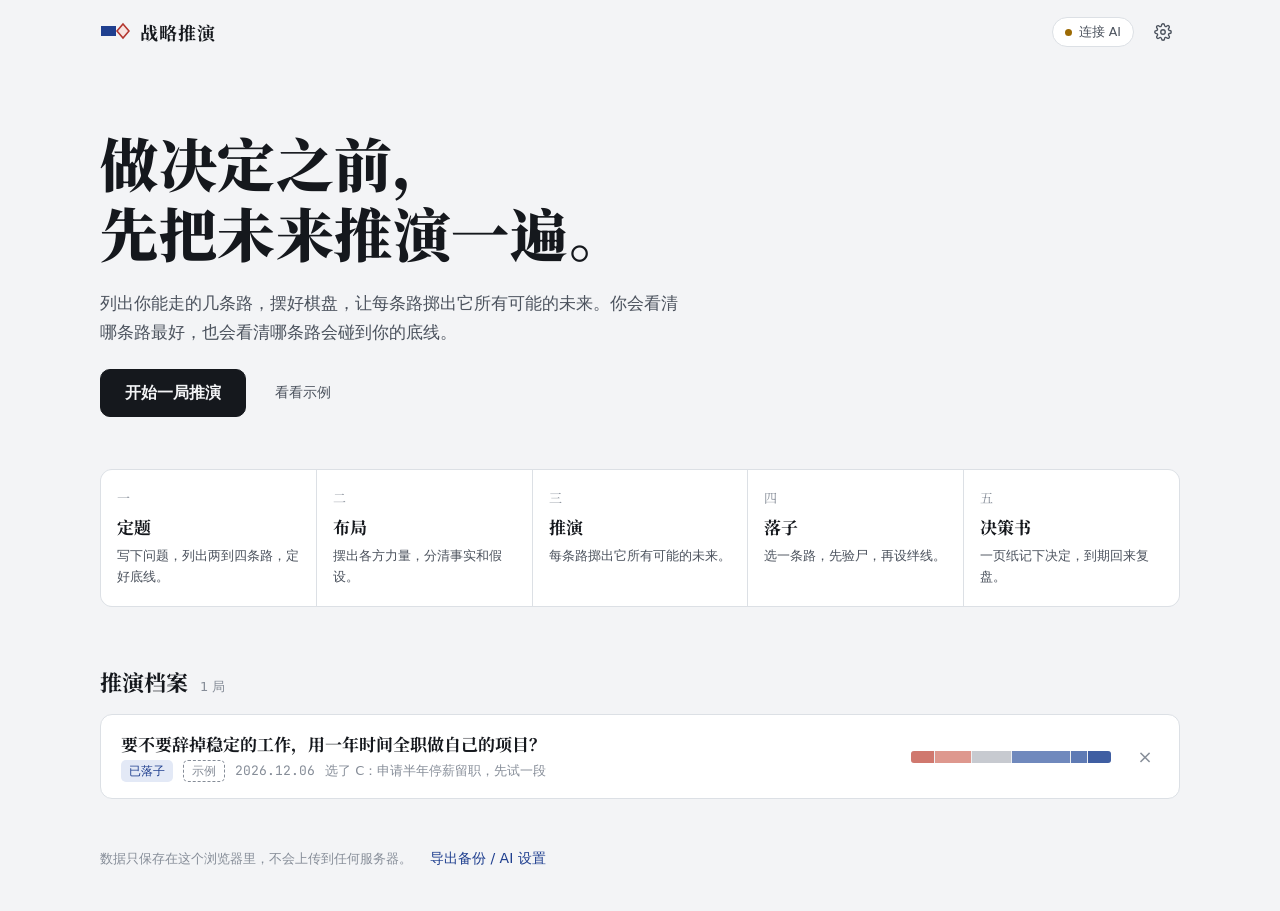
==== index.html @ 885336de "战略推演：五步决策推演台 定题、布局、推演、落子、决策书。推演引擎枚举每条路所有关键节点的顺逆组合， 画成命运带；AI 可选，用用户自己的 API Key 直接从浏览器调用；数据只存本地。  Co-A" ====
<!doctype html>
<html lang="zh-CN">
<head>
<meta charset="utf-8">
<meta name="viewport" content="width=device-width,initial-scale=1,viewport-fit=cover">
<title>战略推演</title>
<meta name="description" content="一个人做决定之前，先把未来推演一遍：列出选项，摆好棋盘，让每条路掷出它所有可能的未来。">
<meta name="theme-color" content="#F3F4F6" media="(prefers-color-scheme: light)">
<meta name="theme-color" content="#0D1015" media="(prefers-color-scheme: dark)">
<meta property="og:title" content="战略推演">
<meta property="og:description" content="做决定之前，先把未来推演一遍。">
<link rel="icon" href="favicon.svg" type="image/svg+xml">
<link rel="preconnect" href="https://fonts.googleapis.com">
<link rel="preconnect" href="https://fonts.gstatic.com" crossorigin>
<link rel="stylesheet" href="https://fonts.googleapis.com/css2?family=JetBrains+Mono:wght@400;600&family=Noto+Serif+SC:wght@700;900&display=swap" media="print" onload="this.media='all'">
<link rel="stylesheet" href="app.css">
</head>
<body>
<div id="app"></div>
<div id="toast" class="toast" role="status" aria-live="polite" hidden></div>
<noscript><p style="padding:24px">战略推演需要开启 JavaScript。</p></noscript>
<script src="app.js"></script>
</body>
</html>
---- app.css ----
/* 战略推演
   Layout: a single reading column. Home is a short thesis plus the archive; a run is five steps
   with a quiet step rail on the left. The one bold element is the "命运带" — each option's futures
   drawn as one bar, width = probability, blue = good, red = bad, hatched = crosses the bottom line. */
:root{
  --bg:#F3F4F6; --surface:#FFFFFF; --sunk:#EDEFF2; --ink:#15181D; --ink2:#4B525D; --ink3:#868D98; --line:#DCE0E5;
  --blue:#1F3F8F; --blue-soft:#E3E9F6; --red:#B3362F; --red-soft:#F7E3E0;
  --green:#2C7A4E; --green-soft:#DDEEE3; --amber:#9C6A04; --amber-soft:#F5EAD1;
  --hatch:rgba(255,255,255,.6); --shadow:0 1px 2px rgba(15,20,30,.04),0 8px 28px rgba(15,20,30,.06);
  --serif:"Noto Serif SC","Songti SC","STSong","Source Han Serif SC","Noto Serif CJK SC",serif;
  --sans:-apple-system,BlinkMacSystemFont,"PingFang SC","Hiragino Sans GB","Microsoft YaHei","Noto Sans SC",system-ui,sans-serif;
  --mono:"JetBrains Mono",ui-monospace,"SF Mono",Menlo,Consolas,monospace;
  color-scheme:light;
}
@media (prefers-color-scheme: dark){
  :root{
    --bg:#0D1015; --surface:#151920; --sunk:#1C212A; --ink:#E8EAEE; --ink2:#AAB1BC; --ink3:#6E7682; --line:#272D37;
    --blue:#8AA7F0; --blue-soft:#1C2741; --red:#EE8075; --red-soft:#3A1F1D;
    --green:#6CC08E; --green-soft:#173223; --amber:#E2B550; --amber-soft:#33291A;
    --hatch:rgba(0,0,0,.45); --shadow:0 1px 2px rgba(0,0,0,.3),0 8px 28px rgba(0,0,0,.35);
    color-scheme:dark;
  }
}
*{box-sizing:border-box}
html{-webkit-text-size-adjust:100%}
body{margin:0;background:var(--bg);color:var(--ink);font:15px/1.7 var(--sans);-webkit-font-smoothing:antialiased;min-height:100vh}
h1,h2,h3,h4{margin:0;text-wrap:balance;font-weight:700}
p{margin:0}
button,input,textarea,select{font:inherit;color:inherit}
a{color:var(--blue)}
:focus-visible{outline:2px solid var(--blue);outline-offset:2px;border-radius:4px}
[hidden]{display:none!important}
.wrap{max-width:1120px;margin:0 auto;padding-left:max(20px,env(safe-area-inset-left,0px));padding-right:max(20px,env(safe-area-inset-right,0px))}
.mono{font-family:var(--mono);font-variant-numeric:tabular-nums}
.muted{color:var(--ink2)}
.faint{color:var(--ink3)}
.small{font-size:13px}

/* top bar */
.top{display:flex;align-items:center;gap:12px;height:64px;padding-top:env(safe-area-inset-top,0px)}
.brand{display:flex;align-items:center;gap:10px;text-decoration:none;color:var(--ink);font-family:var(--serif);font-weight:700;font-size:18px;letter-spacing:.06em}
.brand svg{flex:none}
.top .sp{flex:1}
.chip{display:inline-flex;align-items:center;gap:7px;height:30px;padding:0 12px;border-radius:999px;border:1px solid var(--line);background:var(--surface);font-size:12.5px;color:var(--ink2);cursor:pointer;white-space:nowrap}
.chip:hover{border-color:var(--ink3)}
.dot{width:7px;height:7px;border-radius:50%;background:var(--ink3);flex:none}
.dot.on{background:var(--green)} .dot.off{background:var(--amber)}
.iconbtn{display:inline-grid;place-items:center;width:34px;height:34px;border-radius:8px;border:1px solid transparent;background:none;cursor:pointer;color:var(--ink2)}
.iconbtn:hover{background:var(--surface);border-color:var(--line)}

/* buttons */
.btn{display:inline-flex;align-items:center;justify-content:center;gap:8px;height:38px;padding:0 16px;border-radius:8px;border:1px solid var(--line);background:var(--surface);color:var(--ink);cursor:pointer;font-size:14px;white-space:nowrap;text-decoration:none}
.btn:hover{border-color:var(--ink3)}
.btn.primary{background:var(--ink);border-color:var(--ink);color:var(--bg);font-weight:600}
.btn.primary:hover{opacity:.9}
.btn.lg{height:48px;padding:0 24px;font-size:16px;border-radius:10px}
.btn.ai{background:var(--blue-soft);border-color:transparent;color:var(--blue);font-weight:600}
.btn.ai:hover{border-color:var(--blue)}
.btn.ghost{background:transparent;border-color:transparent;color:var(--ink2)}
.btn.ghost:hover{background:var(--surface);border-color:var(--line)}
.btn.sm{height:30px;padding:0 11px;font-size:13px}
.btn.danger{color:var(--red)}
.btn:disabled{opacity:.45;cursor:not-allowed}
.x{border:0;background:none;color:var(--ink3);cursor:pointer;width:28px;height:28px;border-radius:6px;font-size:18px;line-height:1;flex:none}
.x:hover{color:var(--red);background:var(--red-soft)}
.link{border:0;background:none;padding:0;color:var(--blue);cursor:pointer;font-size:14px}
.link:hover{text-decoration:underline}

/* fields */
.field{width:100%;min-width:0;border:1px solid var(--line);background:var(--surface);border-radius:8px;padding:9px 12px;line-height:1.6;outline:none;transition:border-color .15s}
.field:hover{border-color:var(--ink3)}
.field:focus{border-color:var(--blue)}
textarea.field{resize:none;overflow:hidden;display:block}
.field::placeholder{color:var(--ink3);opacity:1}
.qfield{width:100%;border:0;border-bottom:1.5px solid var(--line);background:transparent;font-family:var(--serif);font-weight:700;font-size:clamp(21px,3vw,27px);line-height:1.45;padding:6px 0 10px;resize:none;overflow:hidden;outline:none;display:block}
.qfield:focus{border-bottom-color:var(--blue)}
.qfield::placeholder{color:var(--ink3);opacity:1}
.lab{display:block;font-size:13px;color:var(--ink2);margin-bottom:6px}
.grid2{display:grid;grid-template-columns:repeat(2,minmax(0,1fr));gap:16px}
@media (max-width:640px){.grid2{grid-template-columns:minmax(0,1fr)}}
.pills{display:flex;flex-wrap:wrap;gap:6px}
.pill{height:30px;padding:0 12px;border-radius:999px;border:1px solid var(--line);background:var(--surface);cursor:pointer;font-size:13px;color:var(--ink2)}
.pill[aria-pressed="true"]{background:var(--ink);border-color:var(--ink);color:var(--bg)}
input[type="range"]{width:100%;accent-color:var(--ink)}
input[type="checkbox"]{accent-color:var(--red);width:16px;height:16px}

/* home */
.hero{padding:64px 0 44px;display:grid;gap:22px;max-width:760px}
.hero h1{font-family:var(--serif);font-weight:900;font-size:clamp(34px,6.4vw,58px);line-height:1.2;letter-spacing:.01em}
.hero p{font-size:17px;color:var(--ink2);max-width:34em}
.hero .row{display:flex;gap:12px;flex-wrap:wrap;align-items:center}
.flow{display:grid;grid-template-columns:repeat(5,minmax(0,1fr));gap:1px;background:var(--line);border:1px solid var(--line);border-radius:12px;overflow:hidden;margin:8px 0 56px}
.flow div{background:var(--surface);padding:16px 16px 18px}
.flow b{display:block;font-family:var(--serif);font-size:17px;margin:2px 0 4px}
.flow .n{font-family:var(--serif);color:var(--ink3);font-size:13px}
.flow p{font-size:13px;color:var(--ink2);line-height:1.6}
@media (max-width:820px){.flow{grid-template-columns:repeat(2,minmax(0,1fr))}.flow div:last-child{grid-column:1 / -1}}
.sec-h{display:flex;align-items:baseline;gap:12px;margin:0 0 14px}
.sec-h h2{font-family:var(--serif);font-size:22px}
.list{background:var(--surface);border:1px solid var(--line);border-radius:12px;overflow:hidden}
.item{display:grid;grid-template-columns:minmax(0,1fr) 200px auto;gap:20px;align-items:center;padding:16px 20px;border-top:1px solid var(--line);cursor:pointer}
.item:first-child{border-top:0}
.item:hover{background:var(--sunk)}
.item h3{font-family:var(--serif);font-size:17px;line-height:1.5;margin-bottom:3px}
.item .meta{font-size:13px;color:var(--ink3);display:flex;gap:10px;flex-wrap:wrap;align-items:center}
@media (max-width:720px){.item{grid-template-columns:minmax(0,1fr) auto}.item .mini{grid-column:1 / -1;grid-row:2}}
.badge{display:inline-flex;align-items:center;height:22px;padding:0 8px;border-radius:5px;font-size:12px;background:var(--sunk);color:var(--ink2);white-space:nowrap}
.badge.due{background:var(--amber-soft);color:var(--amber)}
.badge.decided{background:var(--blue-soft);color:var(--blue)}
.badge.reviewed{background:var(--green-soft);color:var(--green)}
.badge.sample{background:transparent;border:1px dashed var(--ink3);color:var(--ink3)}
.empty{padding:28px 20px;color:var(--ink2);text-align:left}
.calib{margin-top:28px;padding:18px 20px;border-radius:12px;background:var(--surface);border:1px solid var(--line);display:grid;gap:6px}
.foot{padding:48px 0 calc(40px + env(safe-area-inset-bottom,0px));color:var(--ink3);font-size:13px;display:flex;flex-wrap:wrap;gap:8px 18px;align-items:center}

/* run layout */
.run{display:grid;grid-template-columns:180px minmax(0,760px);gap:56px;padding-top:20px;align-items:start}
.rail{position:sticky;top:20px;display:grid;gap:2px}
.rail button{display:grid;grid-template-columns:28px minmax(0,1fr);align-items:center;gap:10px;border:0;background:none;padding:8px 10px;border-radius:8px;text-align:left;cursor:pointer;color:var(--ink2)}
.rail button:hover{background:var(--surface)}
.rail .n{display:grid;place-items:center;width:26px;height:26px;border-radius:50%;border:1px solid var(--line);font-family:var(--serif);font-size:13px;background:var(--surface)}
.rail .done .n{background:var(--sunk);border-color:var(--sunk);color:var(--ink)}
.rail [aria-current="step"]{color:var(--ink);font-weight:600}
.rail [aria-current="step"] .n{background:var(--ink);border-color:var(--ink);color:var(--bg)}
.rail .back{margin-bottom:14px;color:var(--ink3);font-size:13px;display:block}
@media (max-width:900px){
  .run{grid-template-columns:minmax(0,1fr);gap:20px;padding-top:4px}
  .rail{position:sticky;top:0;z-index:5;grid-template-columns:repeat(5,minmax(0,1fr));background:var(--bg);padding:8px 0;border-bottom:1px solid var(--line)}
  .rail .back{display:none}
  .rail button{grid-template-columns:1fr;justify-items:center;gap:3px;padding:4px 2px;font-size:12px}
}
.stage{display:grid;gap:36px;padding-bottom:40px;min-width:0}
.st-h{display:grid;gap:8px}
.st-h .k{font-family:var(--serif);color:var(--ink3);font-size:14px}
.st-h h1{font-family:var(--serif);font-weight:900;font-size:clamp(28px,4vw,36px);line-height:1.25}
.st-h p{color:var(--ink2);font-size:16px;max-width:36em}
.block{display:grid;gap:12px}
.block > h2{font-size:13px;color:var(--ink3);font-weight:600;letter-spacing:.06em}
.hint{font-size:13px;color:var(--ink3)}
.nav{display:flex;justify-content:space-between;gap:12px;flex-wrap:wrap;padding-top:8px;border-top:1px solid var(--line);padding-top:20px}

/* option rows */
.opt{display:grid;grid-template-columns:32px minmax(0,1fr) auto;gap:10px;align-items:center}
.let{display:grid;place-items:center;width:32px;height:32px;border-radius:8px;background:var(--sunk);font-family:var(--mono);font-weight:600;font-size:14px;color:var(--ink2)}
.rows{display:grid;gap:8px}
.actor{display:grid;grid-template-columns:34px minmax(0,150px) minmax(0,1fr) auto;gap:8px;align-items:center}
@media (max-width:560px){.actor{grid-template-columns:34px minmax(0,1fr) auto}.actor .want{grid-column:2 / 4;grid-row:2}}
.symbtn{display:grid;place-items:center;width:34px;height:34px;border-radius:8px;border:1px solid var(--line);background:var(--surface);cursor:pointer;padding:0}
.symbtn:hover{border-color:var(--ink3)}
.legend{display:flex;flex-wrap:wrap;gap:4px 14px;font-size:12.5px;color:var(--ink3)}
.legend span{display:inline-flex;align-items:center;gap:5px}
.note{display:grid;grid-template-columns:52px minmax(0,1fr) auto auto;gap:8px;align-items:center}
.kind{height:30px;border-radius:6px;border:1px solid var(--line);background:var(--surface);font-size:12.5px;cursor:pointer}
.note.assume .kind{color:var(--blue);border-color:var(--blue)}
.note.assume .field{color:var(--blue)}
.conf{display:flex;align-items:center;gap:2px;font-family:var(--mono);font-size:13px;color:var(--ink3)}
.conf input{width:58px;text-align:right;padding:6px 6px}

/* AI suggestion panel */
.sug{border:1px solid var(--line);background:var(--surface);border-radius:12px;padding:16px 18px;display:grid;gap:12px}
.sug h3{font-size:13px;color:var(--blue);font-weight:600;display:flex;align-items:center;gap:6px}
.sug .q{font-family:var(--serif);font-size:18px;font-weight:700;line-height:1.5}
.adds{display:flex;flex-wrap:wrap;gap:8px}
.add{display:inline-flex;align-items:center;gap:6px;min-height:32px;padding:4px 12px;border-radius:8px;border:1px dashed var(--ink3);background:transparent;cursor:pointer;font-size:13.5px;text-align:left}
.add:hover{border-style:solid;border-color:var(--blue);color:var(--blue)}
.add.used{opacity:.4;cursor:default;border-style:solid}
.tag{display:inline-flex;align-items:center;height:22px;padding:0 8px;border-radius:5px;font-size:12px;white-space:nowrap}
.tag.one{background:var(--red-soft);color:var(--red)}
.tag.two{background:var(--green-soft);color:var(--green)}
.tag.br{background:var(--red-soft);color:var(--red)}
.busy{display:flex;align-items:center;gap:10px;color:var(--ink2);font-size:14px;flex-wrap:wrap}
.pulse{width:9px;height:9px;border-radius:50%;background:var(--blue);animation:pulse 1.2s ease-in-out infinite;flex:none}
@keyframes pulse{0%,100%{opacity:.25;transform:scale(.75)}50%{opacity:1;transform:scale(1)}}
.err{color:var(--red);font-size:13.5px}

/* destiny strip */
.strip{display:flex;gap:2px;height:26px;border-radius:6px;overflow:hidden;background:var(--sunk);position:relative}
.strip.thin{height:12px;border-radius:3px;gap:1px}
.seg{min-width:2px;height:100%}
.seg.br{background-image:repeating-linear-gradient(135deg,transparent 0 4px,var(--hatch) 4px 7px)}
.strip .zero{position:absolute;top:-3px;bottom:-3px;width:2px;background:var(--ink);opacity:.55;border-radius:1px}
.strip.none{display:grid;place-items:center;font-size:12px;color:var(--ink3)}
.stats{display:flex;flex-wrap:wrap;gap:4px 16px;font-size:13px;color:var(--ink2)}
.stats b{font-family:var(--mono);font-weight:600;color:var(--ink)}
.stats .r b{color:var(--red)}
.compare{display:grid;gap:14px;padding:18px 20px;border-radius:12px;background:var(--surface);border:1px solid var(--line)}
.crow{display:grid;grid-template-columns:28px minmax(0,1fr);gap:12px;align-items:start;cursor:pointer}
.crow .let{width:28px;height:28px;font-size:13px}
.crow .t{font-size:14px;margin-bottom:6px}
.scale{display:flex;justify-content:space-between;font-size:12px;color:var(--ink3);padding-left:40px}
.key{display:flex;flex-wrap:wrap;gap:6px 16px;font-size:12px;color:var(--ink3)}
.key i{display:inline-block;width:18px;height:10px;border-radius:2px;vertical-align:-1px;margin-right:5px}

/* option card */
.card{background:var(--surface);border:1px solid var(--line);border-radius:14px;padding:20px;display:grid;gap:16px;min-width:0}
.card-h{display:grid;grid-template-columns:32px minmax(0,1fr) auto;gap:12px;align-items:start}
.card-h h3{font-family:var(--serif);font-size:19px;line-height:1.45;padding-top:2px}
.nodes{display:grid}
.node{display:grid;grid-template-columns:22px minmax(0,1fr) auto;gap:10px;padding:12px 0;border-top:1px solid var(--line)}
.node:first-child{border-top:0}
.node .t{font-weight:600}
.node .who{font-size:12.5px;color:var(--ink3)}
.node .p{font-family:var(--mono);font-weight:600;font-size:15px;text-align:right}
.node .p small{display:block;font-family:var(--sans);font-weight:400;font-size:11px;color:var(--ink3)}
.oc{display:grid;grid-template-columns:auto minmax(0,1fr) auto;gap:2px 8px;font-size:13.5px;margin-top:6px;color:var(--ink2);align-items:baseline}
.oc .s{font-family:var(--mono);font-size:12px;white-space:nowrap}
.oc .g{color:var(--blue)} .oc .b{color:var(--red)}
.nedit{display:grid;gap:8px;padding:14px;border-radius:10px;background:var(--sunk);margin:8px 0}
.nedit .r3{display:grid;grid-template-columns:minmax(0,1fr) 92px;gap:8px}
.nedit .r4{display:grid;grid-template-columns:minmax(0,1fr) 84px;gap:8px;align-items:center}
.nedit label.cb{display:flex;align-items:center;gap:6px;font-size:13px;color:var(--red)}
.nedit select.field{padding:8px 6px}
.card-f{display:flex;flex-wrap:wrap;gap:8px;align-items:center}
.future{background:var(--sunk);border-radius:10px;padding:14px 16px;display:grid;gap:8px}
.future-h{display:flex;flex-wrap:wrap;gap:8px 12px;align-items:baseline}
.future-h b{font-family:var(--serif);font-size:16px}
.fr{display:grid;grid-template-columns:44px 30px minmax(0,1fr);gap:8px;align-items:baseline;font-size:14px;opacity:1;transition:opacity .25s, transform .25s}
.fr.pre{opacity:0;transform:translateY(4px)}
.fr .d{font-family:var(--mono);font-size:13px;color:var(--ink3);text-align:right}
.fr .v{font-size:12.5px;font-weight:600}
.fr .v.g{color:var(--blue)} .fr .v.b{color:var(--red)}
.hist{display:flex;gap:3px;flex-wrap:wrap;align-items:center}
.hist i{width:10px;height:10px;border-radius:2px;display:inline-block}

/* choose */
.choices{display:grid;gap:10px}
.choice{display:grid;grid-template-columns:22px 28px minmax(0,1fr);gap:12px;align-items:start;padding:16px 18px;border:1px solid var(--line);border-radius:12px;background:var(--surface);cursor:pointer;text-align:left;width:100%}
.choice:hover{border-color:var(--ink3)}
.choice[aria-checked="true"]{border-color:var(--ink);box-shadow:0 0 0 1px var(--ink)}
.radio{width:18px;height:18px;border-radius:50%;border:1.5px solid var(--ink3);margin-top:5px;display:grid;place-items:center}
.choice[aria-checked="true"] .radio{border-color:var(--ink)}
.choice[aria-checked="true"] .radio::after{content:"";width:9px;height:9px;border-radius:50%;background:var(--ink)}
.choice .t{font-family:var(--serif);font-weight:700;font-size:17px;margin-bottom:8px}
.choice .let{width:28px;height:28px;font-size:13px}
.trip{display:grid;grid-template-columns:auto minmax(0,1fr) auto minmax(0,1fr) auto;gap:8px;align-items:center;font-size:14px;color:var(--ink2)}
@media (max-width:640px){.trip{grid-template-columns:auto minmax(0,1fr) auto}.trip .do-l{grid-column:1}.trip .do{grid-column:2 / 4}}
.rangebox{display:grid;grid-template-columns:minmax(0,1fr) 56px;gap:12px;align-items:center}
.rangebox output{font-family:var(--mono);font-weight:600;font-size:16px;text-align:right}

/* decision brief */
.doc{background:var(--surface);border:1px solid var(--line);border-radius:4px;box-shadow:var(--shadow);padding:clamp(24px,5vw,48px);display:grid;gap:22px}
.doc-h{display:flex;justify-content:space-between;align-items:flex-end;gap:12px;flex-wrap:wrap;padding-bottom:18px;border-bottom:1.5px solid var(--ink)}
.doc-h .ttl{font-family:var(--serif);font-weight:900;font-size:26px;letter-spacing:.12em}
.doc-h .meta{font-family:var(--mono);font-size:12px;color:var(--ink3);text-align:right}
.doc .sec{display:grid;grid-template-columns:96px minmax(0,1fr);gap:16px}
@media (max-width:560px){.doc .sec{grid-template-columns:minmax(0,1fr);gap:4px}}
.doc .sec > span{font-size:13px;color:var(--ink3);padding-top:3px}
.doc .big{font-family:var(--serif);font-weight:900;font-size:21px;line-height:1.45}
.doc .q{font-family:var(--serif);font-size:17px;line-height:1.6}
.doc ul{margin:0;padding-left:1.1em}
.doc li{margin:2px 0}
.doc-f{display:flex;justify-content:space-between;gap:12px;flex-wrap:wrap;padding-top:16px;border-top:1px solid var(--line);font-family:var(--mono);font-size:13px;color:var(--ink2)}
.cmp{width:100%;border-collapse:collapse;font-size:13px}
.cmp td{padding:4px 8px 4px 0;vertical-align:middle}
.cmp td:first-child{width:28px;font-family:var(--mono);color:var(--ink3)}
.cmp td.n{font-family:var(--mono);text-align:right;white-space:nowrap}
.cmp tr.me td{font-weight:600}
.matrix{display:grid;grid-template-columns:auto repeat(2,minmax(0,1fr));gap:6px;font-size:13px}
.matrix .h{color:var(--ink3);font-size:12px;display:grid;place-items:center;padding:4px}
.matrix .c{border:1px solid var(--line);border-radius:8px;padding:10px 12px;color:var(--ink3);min-height:64px}
.matrix .c b{display:block;color:var(--ink2);font-size:13.5px;margin-bottom:2px}
.matrix .c.on{border-color:var(--ink);color:var(--ink2);background:var(--surface);box-shadow:0 0 0 1px var(--ink)}
.matrix .c.on b{color:var(--ink)}
.seg2{display:inline-flex;border:1px solid var(--line);border-radius:8px;overflow:hidden;background:var(--surface)}
.seg2 button{border:0;background:none;padding:6px 14px;cursor:pointer;font-size:13.5px;color:var(--ink2)}
.seg2 button + button{border-left:1px solid var(--line)}
.seg2 button[aria-pressed="true"]{background:var(--ink);color:var(--bg)}
.callout{padding:14px 16px;border-radius:10px;background:var(--amber-soft);color:var(--ink);font-size:14px}

/* drawer */
.scrim{position:fixed;inset:0;background:rgba(10,12,16,.38);z-index:30}
.drawer{position:fixed;top:0;right:0;bottom:0;width:min(460px,100%);background:var(--surface);z-index:31;box-shadow:var(--shadow);overflow-y:auto;padding:max(20px,env(safe-area-inset-top,0px)) max(24px,env(safe-area-inset-right,0px)) calc(32px + env(safe-area-inset-bottom,0px)) 24px;display:grid;gap:28px;align-content:start}
.drawer-h{display:flex;align-items:center;justify-content:space-between}
.drawer-h h2{font-family:var(--serif);font-size:22px}
.drawer section{display:grid;gap:12px}
.drawer h3{font-size:13px;color:var(--ink3);font-weight:600;letter-spacing:.06em}
.drawer .note-box{font-size:13px;color:var(--ink2);background:var(--sunk);border-radius:8px;padding:10px 12px;line-height:1.65}
.keyrow{display:grid;grid-template-columns:minmax(0,1fr) auto;gap:8px}
.ok{color:var(--green);font-size:13.5px}
.toast{position:fixed;left:50%;bottom:calc(20px + env(safe-area-inset-bottom,0px));transform:translateX(-50%);background:var(--ink);color:var(--bg);padding:10px 16px;border-radius:8px;font-size:14px;z-index:40;max-width:calc(100% - 32px);box-shadow:var(--shadow)}
@media (prefers-reduced-motion: reduce){.pulse{animation:none}.fr{transition:none}}
@media print{.top,.rail,.nav,.no-print,.foot{display:none!important}.run{display:block}.doc{box-shadow:none;border:0}}
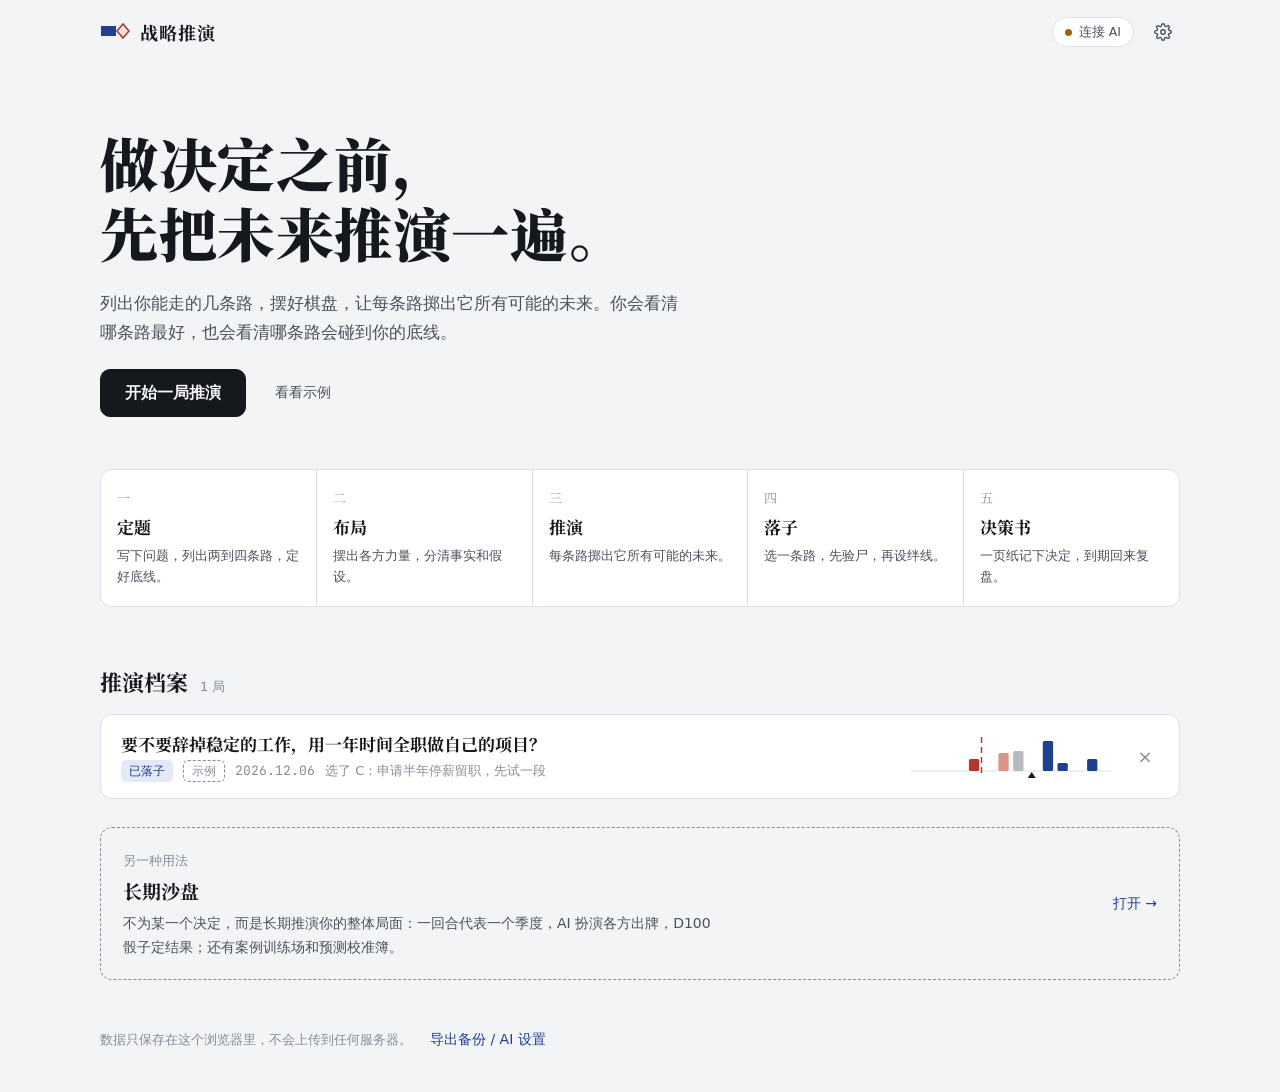
==== commit 1e3b4544: "v2：图形化推演 命运河、结局分布（可拖动底线）、拖动调概率、粒子掷骰与连掷采样、 龙卷风图与信息价值提示、势力图、地基图、复盘标注实际路线与节点校准。  Co-Authored-By: Claude" ====
--- a/index.html
+++ b/index.html
@@ -20,5 +20,6 @@
 <div id="toast" class="toast" role="status" aria-live="polite" hidden></div>
 <noscript><p style="padding:24px">战略推演需要开启 JavaScript。</p></noscript>
 <script src="app.js"></script>
+<script src="viz.js"></script>
 </body>
 </html>
--- a/app.css
+++ b/app.css
@@ -113,6 +113,14 @@
 .calib{margin-top:28px;padding:18px 20px;border-radius:12px;background:var(--surface);border:1px solid var(--line);display:grid;gap:6px}
 .foot{padding:48px 0 calc(40px + env(safe-area-inset-bottom,0px));color:var(--ink3);font-size:13px;display:flex;flex-wrap:wrap;gap:8px 18px;align-items:center}
 
+/* sandbox entrance */
+.altcard{display:grid;grid-template-columns:minmax(0,1fr) auto;gap:20px;align-items:center;margin-top:28px;padding:20px 22px;border-radius:12px;border:1px dashed var(--ink3);color:var(--ink);text-decoration:none}
+.altcard:hover{border-style:solid;background:var(--surface)}
+.altcard h3{font-family:var(--serif);font-size:19px;margin:2px 0 4px}
+.altcard p{font-size:14px;color:var(--ink2);max-width:42em}
+.altcard .go{font-size:14px;color:var(--blue);white-space:nowrap}
+@media (max-width:560px){.altcard{grid-template-columns:minmax(0,1fr)}}
+
 /* run layout */
 .run{display:grid;grid-template-columns:180px minmax(0,760px);gap:56px;padding-top:20px;align-items:start}
 .rail{position:sticky;top:20px;display:grid;gap:2px}
@@ -280,3 +288,84 @@
 .toast{position:fixed;left:50%;bottom:calc(20px + env(safe-area-inset-bottom,0px));transform:translateX(-50%);background:var(--ink);color:var(--bg);padding:10px 16px;border-radius:8px;font-size:14px;z-index:40;max-width:calc(100% - 32px);box-shadow:var(--shadow)}
 @media (prefers-reduced-motion: reduce){.pulse{animation:none}.fr{transition:none}}
 @media print{.top,.rail,.nav,.no-print,.foot{display:none!important}.run{display:block}.doc{box-shadow:none;border:0}}
+
+/* ===== v2 charts ===== */
+.vizbox{background:var(--surface);border:1px solid var(--line);border-radius:14px;padding:16px 18px;display:grid;gap:10px;min-width:0}
+.vh{display:flex;align-items:baseline;justify-content:space-between;gap:8px 16px;flex-wrap:wrap}
+.vh h3{font-family:var(--serif);font-size:18px}
+.stack{display:grid;gap:14px}
+.viz{width:100%;height:auto;display:block;overflow:visible;font-family:var(--sans);user-select:none;-webkit-user-select:none}
+.viz text{fill:var(--ink2);font-size:12px}
+.viz .tk{fill:var(--ink3);font-size:11px;font-family:var(--mono)}
+.viz .nh{fill:var(--ink);font-size:12.5px;font-weight:600}
+.viz .np{fill:var(--ink2);font-size:11.5px;font-family:var(--mono)}
+.viz .lt{fill:var(--ink2);font-size:11.5px;font-family:var(--mono)}
+.viz .fl{fill:var(--red);font-size:11.5px;font-weight:600}
+.viz .gz{stroke:var(--line);stroke-width:1}
+.viz .gcol{stroke:var(--line);stroke-dasharray:2 4}
+.viz .edge{stroke-linecap:round;stroke-opacity:.45}
+.viz .edge.up{stroke:var(--blue)} .viz .edge.dn{stroke:var(--red)}
+.viz .jn{fill:var(--surface);stroke:var(--ink3);stroke-width:1}
+.viz .jn.root{fill:var(--ink);stroke:none}
+.viz .leaf{stroke:var(--surface);stroke-width:2}
+.viz .gd{fill:var(--blue)}
+.viz .bd{fill:color-mix(in oklab,var(--red) 55%,var(--surface))}
+.viz .br{fill:var(--red)}
+.viz .nt{fill:color-mix(in oklab,var(--ink3) 60%,var(--surface))}
+.viz .floor{stroke:var(--red);stroke-width:1.5;stroke-dasharray:6 4}
+.viz .floorband{fill:var(--red);fill-opacity:.06}
+.viz .fhandle rect{fill:var(--red-soft);stroke:var(--red);stroke-width:1}
+.viz .fhandle text{fill:var(--red);font-size:11.5px;font-weight:600}
+.viz [data-drag]{cursor:grab;touch-action:none}
+.viz [data-drag]:active{cursor:grabbing}
+.viz .g-dn{fill:var(--red-soft);stroke:var(--red);stroke-width:.8}
+.viz .g-up{fill:var(--blue)}
+.viz .g-hit,.viz .hit{fill:transparent}
+.viz .gauge:hover .g-dn{stroke-width:1.6}
+.viz .rollpath{fill:none;stroke:var(--ink);stroke-width:2.2;stroke-dasharray:4 4;stroke-linecap:round}
+.viz .actual{fill:none;stroke:var(--ink);stroke-width:3;stroke-linejoin:round;stroke-linecap:round}
+.viz .particle{fill:var(--ink);stroke:var(--surface);stroke-width:2}
+.viz .base{stroke:var(--line)}
+.viz .smp{fill:none;stroke:var(--ink);stroke-width:1.2;stroke-dasharray:3 2}
+.viz .evt{fill:var(--ink)}
+.viz .evline{stroke:var(--ink);stroke-width:1.2}
+.viz .rl{fill:var(--ink);font-size:13.5px;font-weight:600}
+.viz .rl.me{fill:var(--blue)}
+.viz .rl2{fill:var(--ink);font-size:12.5px}
+.viz .rs{fill:var(--ink2);font-size:11.5px;font-family:var(--mono)}
+.viz .ring{fill:none;stroke:var(--line);stroke-width:1.2;stroke-dasharray:3 5}
+.viz .tie{stroke:var(--ink3);stroke-opacity:.45}
+.viz .al{fill:var(--ink);font-size:12px}
+.viz .al.me{font-weight:600}
+.viz .al.as{fill:var(--blue)}
+.viz .actor-g:hover .al,.viz .note-g:hover .al{text-decoration:underline}
+.viz .zone{fill:var(--amber-soft)}
+.viz .zl{fill:var(--amber);font-weight:600;font-size:12.5px}
+.viz .ax{stroke:var(--ink3);stroke-width:1}
+.viz .pt-a{fill:var(--blue-soft);stroke:var(--blue);stroke-width:1.6}
+.viz .pt-f{fill:var(--sunk);stroke:var(--ink2);stroke-width:1.6}
+.viz .diag{stroke:var(--ink3);stroke-dasharray:4 4}
+.viz .cal{fill:var(--blue);fill-opacity:.85;stroke:var(--surface);stroke-width:1.5}
+.viz.mini{max-width:320px}
+.item .viz.mini{max-width:200px}
+.key{display:flex;flex-wrap:wrap;gap:6px 16px;font-size:12px;color:var(--ink3)}
+.key i,.legend i{display:inline-block;width:12px;height:10px;border-radius:2px;vertical-align:-1px;margin-right:5px}
+.k-gd{background:var(--blue)} .k-bd{background:color-mix(in oklab,var(--red) 55%,var(--surface))} .k-br{background:var(--red)} .k-nt{background:color-mix(in oklab,var(--ink3) 60%,var(--surface))}
+.k-smp{border:1.2px dashed var(--ink)} .k-as{background:var(--blue-soft);border:1.5px solid var(--blue);border-radius:50%!important} .k-fact{background:var(--sunk);border:1.5px solid var(--ink2)}
+.insight{border-radius:12px;padding:14px 18px;background:var(--surface);border:1px solid var(--line);display:grid;gap:4px}
+.insight.hot{background:var(--amber-soft);border-color:transparent}
+.insight .ik{font-size:12px;color:var(--ink3);letter-spacing:.06em}
+.insight.hot .ik{color:var(--amber)}
+.insight .it{font-family:var(--serif);font-weight:900;font-size:19px;line-height:1.45}
+.insight p{font-size:14px;color:var(--ink2);max-width:40em}
+.ndet{border-top:1px solid var(--line);padding-top:8px}
+.ndet summary{cursor:pointer;font-size:13px;color:var(--ink2);padding:4px 0}
+.actor{grid-template-columns:34px minmax(0,150px) minmax(0,1fr) auto auto}
+@media (max-width:560px){.actor{grid-template-columns:34px minmax(0,1fr) auto auto}.actor .want{grid-column:2 / 5;grid-row:2}}
+.pw{display:inline-flex;gap:4px;align-items:center;padding:0 4px}
+.pwb{width:12px;height:12px;border-radius:50%;border:1.5px solid var(--ink3);background:transparent;padding:0;cursor:pointer}
+.pwb.on{background:var(--ink2);border-color:var(--ink2)}
+.actrow{display:grid;grid-template-columns:18px minmax(0,1fr) auto;gap:10px;align-items:center;font-size:14px}
+.calibv{display:grid;grid-template-columns:180px minmax(0,1fr);gap:20px;align-items:center;margin-top:14px;padding:18px 20px;border-radius:12px;background:var(--surface);border:1px solid var(--line)}
+@media (max-width:560px){.calibv{grid-template-columns:minmax(0,1fr)}.calibv .viz{max-width:200px}}
+.viz .smpd{fill:var(--ink)}
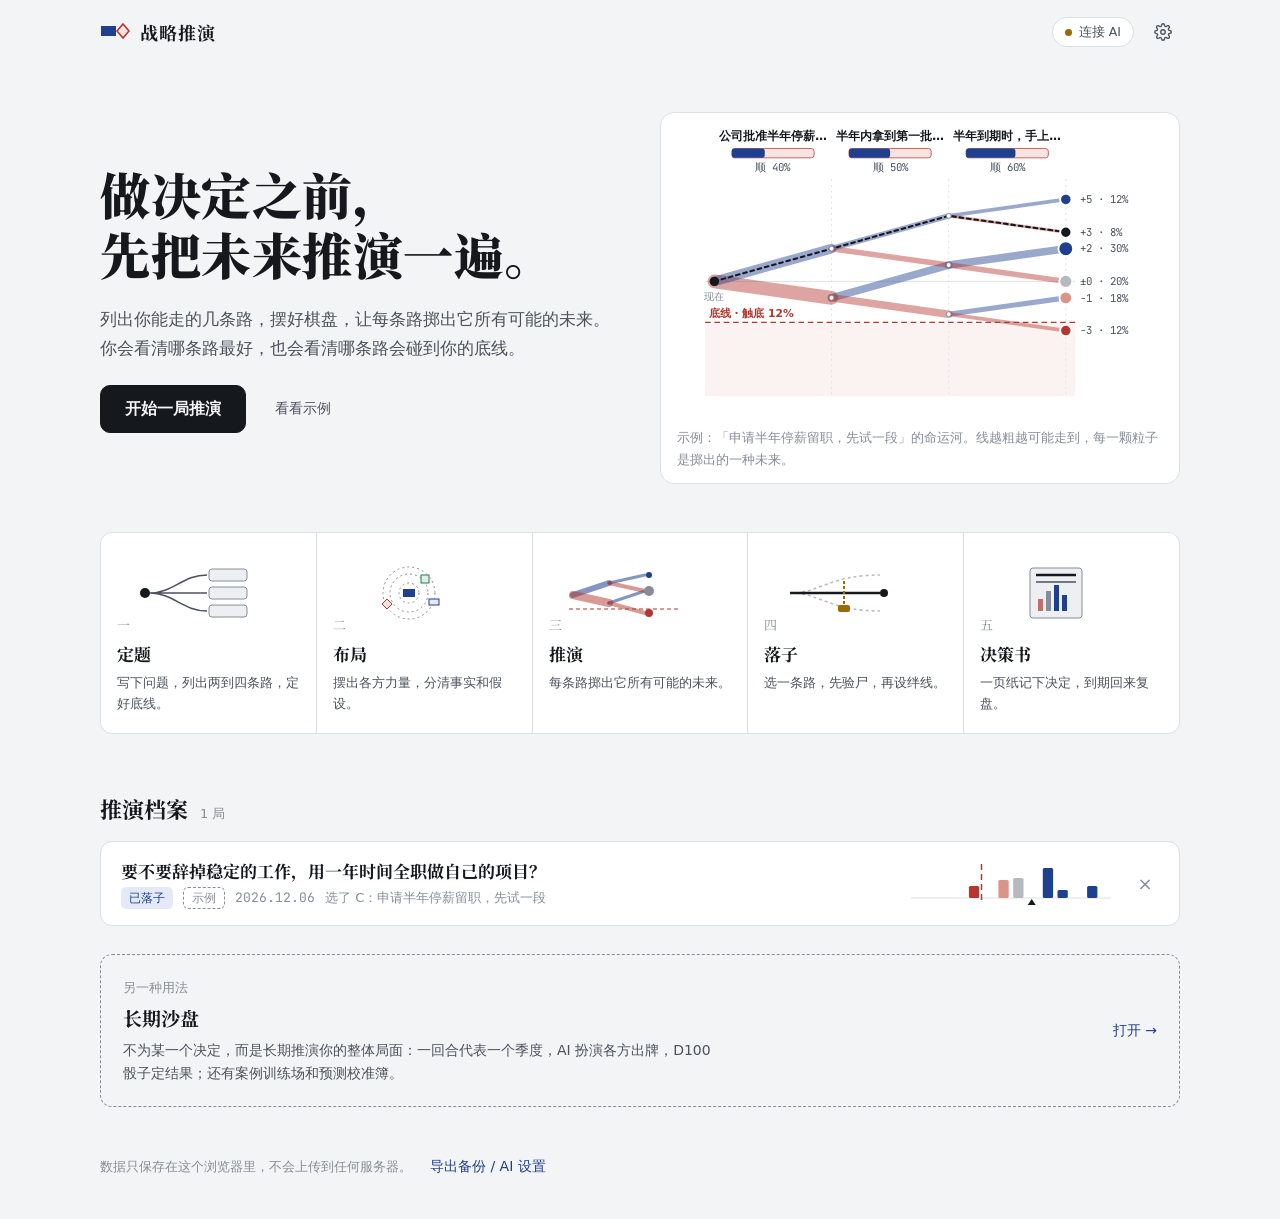
==== commit db1d79b6: "定题改成决策画布；首页加会动的命运河；绊线画成河上的闸门；未推演的路显示空河道 Co-Authored-By: Claude Opus 5.5 <noreply@anthropic.com> Clau" ====
--- a/index.html
+++ b/index.html
@@ -13,13 +13,13 @@
 <link rel="preconnect" href="https://fonts.googleapis.com">
 <link rel="preconnect" href="https://fonts.gstatic.com" crossorigin>
 <link rel="stylesheet" href="https://fonts.googleapis.com/css2?family=JetBrains+Mono:wght@400;600&family=Noto+Serif+SC:wght@700;900&display=swap" media="print" onload="this.media='all'">
-<link rel="stylesheet" href="app.css">
+<link rel="stylesheet" href="app.css?v=5">
 </head>
 <body>
 <div id="app"></div>
 <div id="toast" class="toast" role="status" aria-live="polite" hidden></div>
 <noscript><p style="padding:24px">战略推演需要开启 JavaScript。</p></noscript>
-<script src="app.js"></script>
-<script src="viz.js"></script>
+<script src="app.js?v=4"></script>
+<script src="viz.js?v=6"></script>
 </body>
 </html>
--- a/app.css
+++ b/app.css
@@ -369,3 +369,74 @@
 .calibv{display:grid;grid-template-columns:180px minmax(0,1fr);gap:20px;align-items:center;margin-top:14px;padding:18px 20px;border-radius:12px;background:var(--surface);border:1px solid var(--line)}
 @media (max-width:560px){.calibv{grid-template-columns:minmax(0,1fr)}.calibv .viz{max-width:200px}}
 .viz .smpd{fill:var(--ink)}
+
+/* ===== v2.1: decision canvas, animated hero, gates ===== */
+.fc{position:relative;background:var(--surface);border:1px solid var(--line);border-radius:16px;padding:22px 22px 0;overflow:hidden}
+.fc-svg{position:absolute;left:0;top:0;pointer-events:none;overflow:visible}
+.fc-grid{position:relative;display:grid;grid-template-columns:minmax(0,1fr) minmax(0,1.1fr) minmax(0,.75fr);gap:56px;align-items:center;min-height:250px}
+.fc-k{font-size:12px;color:var(--ink3);letter-spacing:.06em}
+.fc-root{position:relative;z-index:1;background:var(--bg);border-radius:14px;padding:16px 18px;display:grid;gap:6px;border:1px solid var(--line)}
+.fc-q{width:100%;border:0;background:transparent;font-family:var(--serif);font-weight:900;font-size:clamp(19px,2.2vw,24px);line-height:1.45;resize:none;overflow:hidden;outline:none;padding:0;color:var(--ink)}
+.fc-q::placeholder{color:var(--ink3);opacity:1}
+.fc-opts{display:grid;gap:10px;align-content:center}
+.fc-opt{position:relative;z-index:1;display:grid;grid-template-columns:28px minmax(0,1fr) auto;gap:8px;align-items:center;background:var(--surface);border:1.5px solid var(--ink);border-radius:10px;padding:5px 6px}
+.fc-opt:focus-within{border-color:var(--blue);box-shadow:0 0 0 3px var(--blue-soft)}
+.fc-opt .let{width:28px;height:28px;font-size:13px}
+.fc-in{border:0;background:transparent;font-size:15px;font-weight:600;outline:none;width:100%;min-width:0;padding:4px 2px;color:var(--ink)}
+.fc-in::placeholder{color:var(--ink3);font-weight:400}
+.fc-add{position:relative;z-index:1;border:1.5px dashed var(--ink3);background:var(--surface);border-radius:10px;padding:7px 12px;text-align:left;cursor:pointer;display:grid;color:var(--ink2)}
+.fc-add b{font-size:14px;font-weight:600}
+.fc-add span{font-size:12px;color:var(--ink3)}
+.fc-add:hover{border-color:var(--blue);color:var(--blue)}
+.fc-future{align-self:stretch;display:flex;justify-content:flex-end}
+.fc-svg .fc-tr{fill:none;stroke:var(--ink);stroke-width:2.2}
+.fc-svg .fc-gl{fill:none;stroke:var(--ink3);stroke-width:1.5;stroke-dasharray:4 4}
+.fc-svg .fc-fut{fill:none;stroke:var(--ink3);stroke-width:1.2;stroke-dasharray:3 5;opacity:.75}
+.fc-svg .fc-qd{fill:var(--surface);stroke:var(--ink3);stroke-width:1.2}
+.fc-svg .fc-hz{stroke:var(--blue);stroke-width:1.5;stroke-dasharray:2 4}
+.fc-svg .fc-hzt{fill:var(--blue);font-size:12px;font-family:var(--mono)}
+.fc-svg .fc-root-dot{fill:var(--ink)}
+.fc-ruler{position:relative;margin-top:26px;display:grid;gap:6px}
+.hz-track{position:relative;height:46px;margin:0 34px 0 44px}
+.hz-track::before{content:"";position:absolute;left:0;right:0;top:12px;height:2px;background:var(--line)}
+.hz-fill{position:absolute;left:0;top:12px;height:2px;background:var(--blue);transition:width .25s}
+.hz-now{position:absolute;left:-44px;top:4px;font-size:12px;color:var(--ink2)}
+.hz{position:absolute;top:0;transform:translateX(-50%);border:0;background:none;cursor:pointer;display:grid;justify-items:center;gap:5px;color:var(--ink3);font-size:12.5px;padding:0;white-space:nowrap}
+.hz i{width:12px;height:12px;border-radius:50%;background:var(--surface);border:2px solid var(--ink3);margin-top:7px;transition:transform .2s}
+.hz:hover{color:var(--ink)}
+.hz.on{color:var(--blue);font-weight:600}
+.hz.on i{background:var(--blue);border-color:var(--blue);transform:scale(1.3)}
+.fc-floor{display:flex;align-items:center;gap:12px;margin:16px -22px 0;padding:13px 22px;border-top:1.5px dashed var(--red);background:color-mix(in oklab,var(--red) 7%,var(--surface));cursor:text}
+.fc-floor span{color:var(--red);font-weight:700;font-size:13px;white-space:nowrap}
+.fc-floor-in{flex:1;min-width:0;border:0;background:transparent;outline:none;font-size:14.5px;color:var(--ink);padding:4px 0}
+.fc-floor-in::placeholder{color:color-mix(in oklab,var(--red) 55%,var(--ink3))}
+@media (max-width:900px){.fc-grid{grid-template-columns:minmax(0,1fr);gap:18px;min-height:0}.fc-opts{padding-left:52px}.fc-future{display:none}}
+.vals{display:grid;gap:8px}
+.chips{display:flex;flex-wrap:wrap;gap:8px;align-items:center}
+.vchip{display:inline-flex;align-items:center;gap:6px;height:34px;padding:0 4px 0 12px;border-radius:999px;background:var(--amber-soft);color:var(--ink);font-size:14px}
+.vchip svg{color:var(--amber)}
+.vchip .x{width:24px;height:24px;font-size:15px}
+.vin{border:1px dashed var(--ink3);border-radius:999px;height:34px;padding:0 14px;background:transparent;min-width:0;width:220px;max-width:100%;outline:none;font-size:14px;color:var(--ink)}
+.vin:focus{border-style:solid;border-color:var(--blue)}
+.hero-wrap{display:grid;grid-template-columns:minmax(0,1fr) minmax(0,520px);gap:44px;align-items:center;padding:48px 0 40px}
+.hero-wrap .hero{padding:0}
+.hero-art{margin:0}
+.hero-art .vizbox{padding:14px 16px 12px}
+@media (max-width:980px){.hero-wrap{grid-template-columns:minmax(0,1fr);gap:28px;padding-top:36px}}
+.flow .fa{height:56px;margin-bottom:8px}
+.flow .fa svg{height:56px;width:auto;max-width:100%;display:block}
+.fa-ink{fill:var(--ink)} .fa-ln{fill:none;stroke:var(--ink2);stroke-width:1.6} .fa-ln.faint{stroke:var(--ink3);opacity:.6;stroke-dasharray:3 3}
+.fa-box{fill:var(--sunk);stroke:var(--ink3)} .fa-ring{fill:none;stroke:var(--ink3);stroke-dasharray:2 3}
+.fa-me{fill:var(--blue)} .fa-neu{fill:var(--green-soft);stroke:var(--green)} .fa-hos{fill:var(--red-soft);stroke:var(--red)} .fa-fri{fill:var(--blue-soft);stroke:var(--blue)}
+.fa-up{stroke:var(--blue);opacity:.55;fill:none;stroke-linecap:round} .fa-dn{stroke:var(--red);opacity:.5;fill:none;stroke-linecap:round}
+.fa-gd{fill:var(--blue)} .fa-nt{fill:var(--ink3)} .fa-br{fill:var(--red)} .fa-floor{stroke:var(--red);stroke-dasharray:4 3}
+.fa-ink-ln{stroke:var(--ink);stroke-width:2.6;fill:none} .fa-gate{stroke:var(--amber);stroke-width:2;stroke-dasharray:3 2} .fa-gatef{fill:var(--amber)}
+.fa-dnf{fill:var(--red);opacity:.7} .fa-ntf{fill:var(--ink3)} .fa-upf{fill:var(--blue)}
+.viz .gate{stroke:var(--amber);stroke-width:2;stroke-dasharray:4 3}
+.viz .gatef rect{fill:var(--amber)}
+.viz .gatef text{fill:var(--surface);font-size:11px;font-weight:600}
+.viz.ghost .gh{fill:none;stroke:var(--ink3);stroke-width:1.5;stroke-dasharray:4 5;opacity:.6}
+.viz.ghost .ghd{fill:var(--ink3)}
+.trip .tsel{grid-column:1 / -1;font-size:13px;color:var(--ink2);padding:6px 8px}
+.hero-wrap .hero h1{font-size:clamp(32px,4.2vw,50px)}
+@media (max-width:640px){.trip .x{grid-column:3;grid-row:1}}
